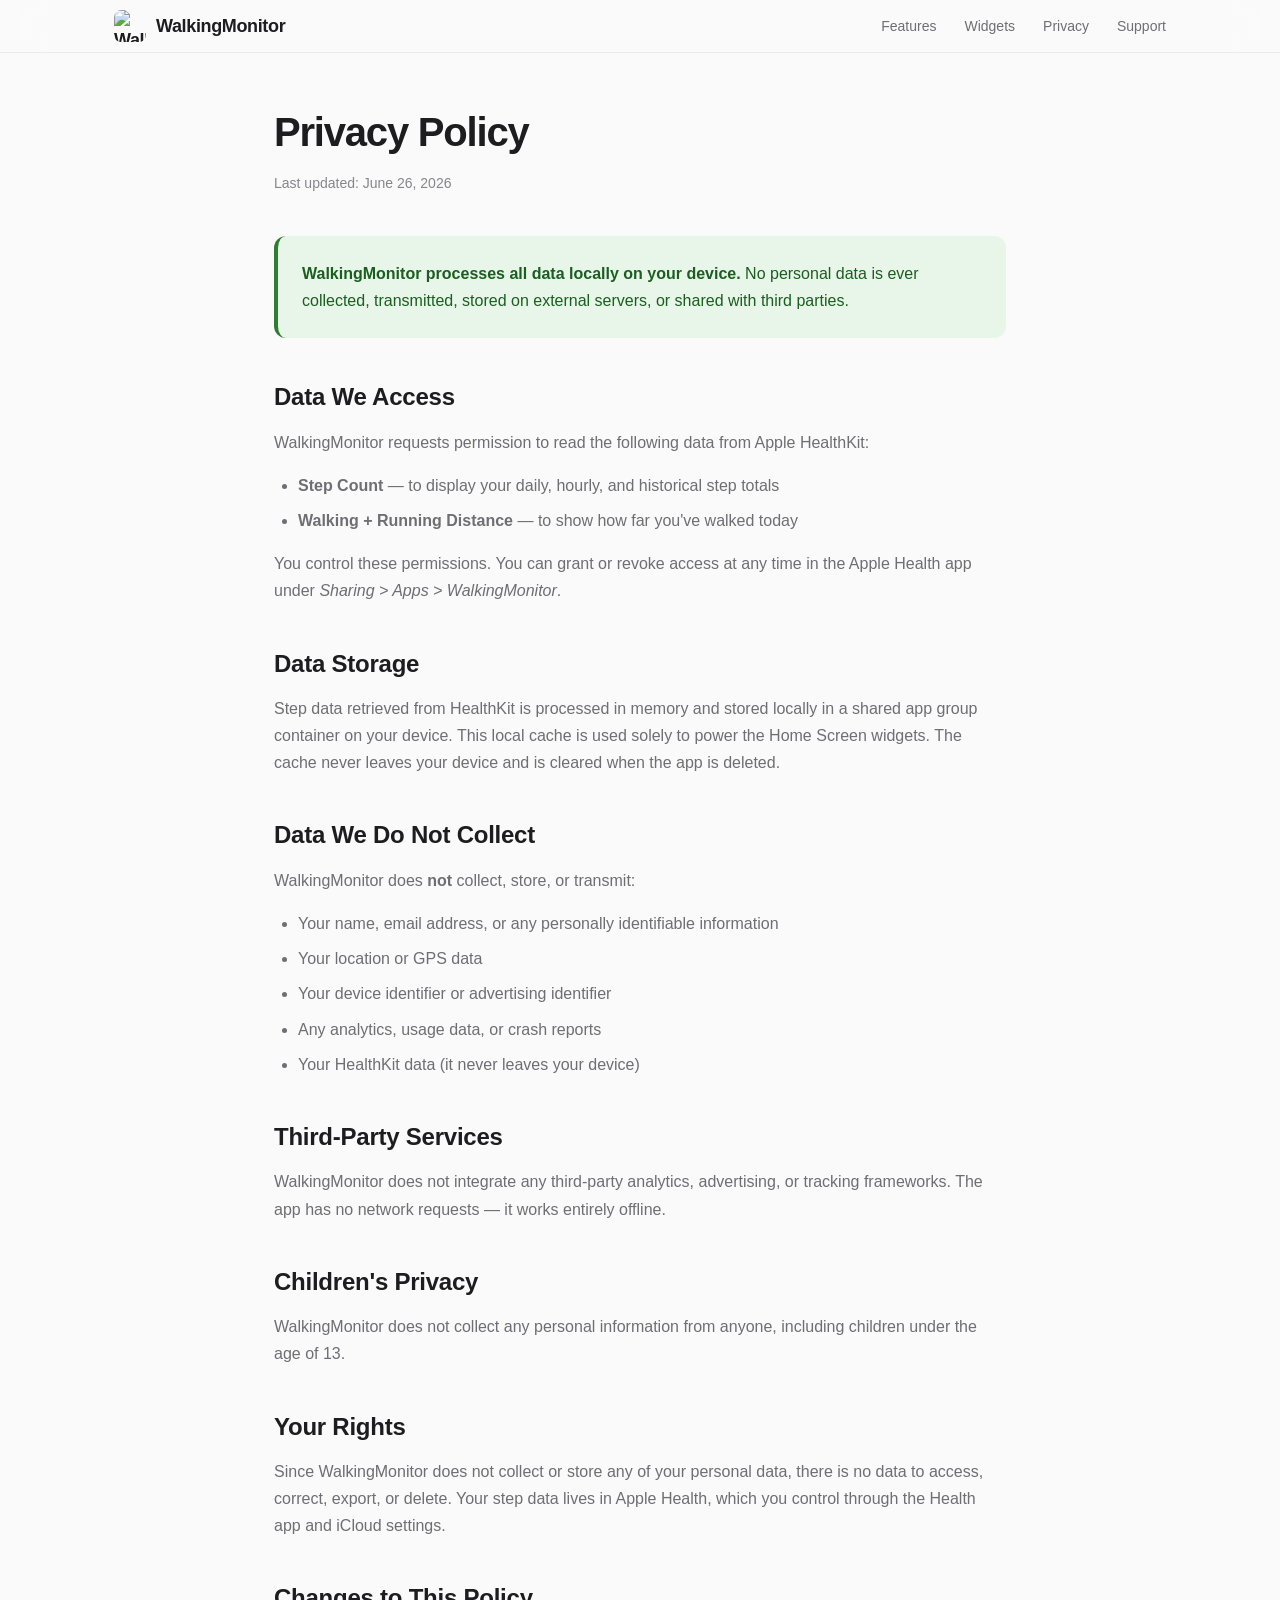
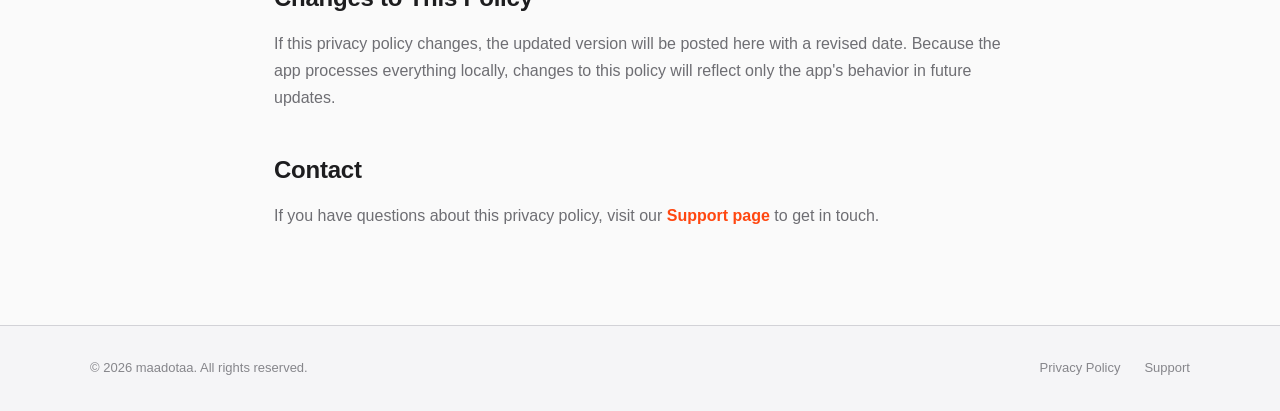
==== privacy/index.html @ 9f26d538 "Add WalkingMonitor website with screenshots, privacy, and support pages - Landing page with app icon" ====
<!DOCTYPE html>
<html lang="en">
<head>
  <meta charset="UTF-8">
  <meta name="viewport" content="width=device-width, initial-scale=1.0">
  <meta name="description" content="WalkingMonitor Privacy Policy — All data is processed locally on your device. No personal data is collected, stored, or shared.">
  <meta name="theme-color" content="#FF4710">

  <title>Privacy Policy — WalkingMonitor</title>

  <link rel="icon" type="image/png" sizes="32x32" href="/assets/favicon-32.png">
  <link rel="apple-touch-icon" sizes="180x180" href="/assets/apple-touch-icon.png">
  <link rel="stylesheet" href="/css/style.css">
</head>
<body>

  <nav class="nav">
    <div class="nav-inner">
      <a href="/" class="nav-brand">
        <img src="/assets/favicon-32.png" alt="WalkingMonitor icon" width="32" height="32">
        WalkingMonitor
      </a>
      <div class="nav-links">
        <a href="/#features">Features</a>
        <a href="/#widgets">Widgets</a>
        <a href="/privacy/">Privacy</a>
        <a href="/support/">Support</a>
      </div>
    </div>
  </nav>

  <main class="privacy-page">
    <h1>Privacy Policy</h1>
    <p class="last-updated">Last updated: June 26, 2026</p>

    <div class="highlight-box">
      <p><strong>WalkingMonitor processes all data locally on your device.</strong> No personal data is ever collected, transmitted, stored on external servers, or shared with third parties.</p>
    </div>

    <h2>Data We Access</h2>
    <p>WalkingMonitor requests permission to read the following data from Apple HealthKit:</p>
    <ul>
      <li><strong>Step Count</strong> — to display your daily, hourly, and historical step totals</li>
      <li><strong>Walking + Running Distance</strong> — to show how far you've walked today</li>
    </ul>
    <p>You control these permissions. You can grant or revoke access at any time in the Apple Health app under <em>Sharing &gt; Apps &gt; WalkingMonitor</em>.</p>

    <h2>Data Storage</h2>
    <p>Step data retrieved from HealthKit is processed in memory and stored locally in a shared app group container on your device. This local cache is used solely to power the Home Screen widgets. The cache never leaves your device and is cleared when the app is deleted.</p>

    <h2>Data We Do Not Collect</h2>
    <p>WalkingMonitor does <strong>not</strong> collect, store, or transmit:</p>
    <ul>
      <li>Your name, email address, or any personally identifiable information</li>
      <li>Your location or GPS data</li>
      <li>Your device identifier or advertising identifier</li>
      <li>Any analytics, usage data, or crash reports</li>
      <li>Your HealthKit data (it never leaves your device)</li>
    </ul>

    <h2>Third-Party Services</h2>
    <p>WalkingMonitor does not integrate any third-party analytics, advertising, or tracking frameworks. The app has no network requests — it works entirely offline.</p>

    <h2>Children's Privacy</h2>
    <p>WalkingMonitor does not collect any personal information from anyone, including children under the age of 13.</p>

    <h2>Your Rights</h2>
    <p>Since WalkingMonitor does not collect or store any of your personal data, there is no data to access, correct, export, or delete. Your step data lives in Apple Health, which you control through the Health app and iCloud settings.</p>

    <h2>Changes to This Policy</h2>
    <p>If this privacy policy changes, the updated version will be posted here with a revised date. Because the app processes everything locally, changes to this policy will reflect only the app's behavior in future updates.</p>

    <h2>Contact</h2>
    <p>If you have questions about this privacy policy, visit our <a href="/support/" style="color: var(--steps-orange); text-decoration: none; font-weight: 600;">Support page</a> to get in touch.</p>
  </main>

  <footer class="footer">
    <div class="footer-inner">
      <span class="footer-text">&copy; 2026 maadotaa. All rights reserved.</span>
      <div class="footer-links">
        <a href="/privacy/">Privacy Policy</a>
        <a href="/support/">Support</a>
      </div>
    </div>
  </footer>

</body>
</html>
---- css/style.css ----
/* WalkingMonitor Website Styles */

:root {
  --steps-orange: #FF4710;
  --steps-orange-dark: #E03A08;
  --steps-orange-light: #FF6E3D;
  --bg-primary: #FAFAFA;
  --bg-secondary: #FFFFFF;
  --bg-card: #F5F5F7;
  --text-primary: #1D1D1F;
  --text-secondary: #6E6E73;
  --text-tertiary: #86868B;
  --border-color: #D2D2D7;
  --shadow-sm: 0 1px 3px rgba(0, 0, 0, 0.06);
  --shadow-md: 0 8px 24px rgba(0, 0, 0, 0.08);
  --shadow-lg: 0 16px 48px rgba(0, 0, 0, 0.1);
  --radius-sm: 12px;
  --radius-md: 20px;
  --radius-lg: 28px;
}

* {
  margin: 0;
  padding: 0;
  box-sizing: border-box;
}

html {
  scroll-behavior: smooth;
  -webkit-font-smoothing: antialiased;
  -moz-osx-font-smoothing: grayscale;
}

body {
  font-family: -apple-system, BlinkMacSystemFont, 'SF Pro Display', 'Segoe UI', Roboto, Helvetica, Arial, sans-serif;
  background-color: var(--bg-primary);
  color: var(--text-primary);
  line-height: 1.6;
  min-height: 100vh;
}

/* ---------- Navigation ---------- */

.nav {
  position: fixed;
  top: 0;
  left: 0;
  right: 0;
  z-index: 100;
  background: rgba(250, 250, 250, 0.82);
  backdrop-filter: saturate(180%) blur(20px);
  -webkit-backdrop-filter: saturate(180%) blur(20px);
  border-bottom: 1px solid rgba(0, 0, 0, 0.06);
}

.nav-inner {
  max-width: 1100px;
  margin: 0 auto;
  padding: 0 24px;
  height: 52px;
  display: flex;
  align-items: center;
  justify-content: space-between;
}

.nav-brand {
  display: flex;
  align-items: center;
  gap: 10px;
  text-decoration: none;
  color: var(--text-primary);
  font-weight: 700;
  font-size: 18px;
  letter-spacing: -0.02em;
}

.nav-brand img {
  width: 32px;
  height: 32px;
  border-radius: 7px;
}

.nav-links {
  display: flex;
  gap: 28px;
  align-items: center;
}

.nav-links a {
  text-decoration: none;
  color: var(--text-secondary);
  font-size: 14px;
  font-weight: 500;
  transition: color 0.2s;
}

.nav-links a:hover {
  color: var(--text-primary);
}

/* ---------- Hero ---------- */

.hero {
  padding: 120px 24px 80px;
  text-align: center;
  max-width: 800px;
  margin: 0 auto;
}

.hero-icon {
  width: 288px;
  height: 288px;
  border-radius: 22px;
  margin-bottom: 28px;
  box-shadow: 0 8px 32px rgba(255, 71, 16, 0.25);
}

.hero h1 {
  font-size: 56px;
  font-weight: 800;
  letter-spacing: -0.03em;
  line-height: 1.1;
  margin-bottom: 16px;
  color: var(--text-primary);
}

.hero h1 .accent {
  color: var(--steps-orange);
}

.hero-tagline {
  font-size: 22px;
  font-weight: 400;
  color: var(--text-secondary);
  max-width: 560px;
  margin: 0 auto 36px;
  line-height: 1.4;
}

.hero-actions {
  display: flex;
  gap: 16px;
  justify-content: center;
  flex-wrap: wrap;
}

/* ---------- Buttons ---------- */

.btn {
  display: inline-flex;
  align-items: center;
  justify-content: center;
  gap: 8px;
  padding: 14px 28px;
  border-radius: 100px;
  font-size: 16px;
  font-weight: 600;
  text-decoration: none;
  transition: all 0.25s ease;
  cursor: pointer;
  border: none;
}

.btn-primary {
  background: var(--steps-orange);
  color: white;
  box-shadow: 0 4px 16px rgba(255, 71, 16, 0.3);
}

.btn-primary:hover {
  background: var(--steps-orange-dark);
  transform: translateY(-1px);
  box-shadow: 0 8px 24px rgba(255, 71, 16, 0.35);
}

.btn-secondary {
  background: var(--bg-card);
  color: var(--text-primary);
  border: 1px solid var(--border-color);
}

.btn-secondary:hover {
  background: #EBEBED;
  transform: translateY(-1px);
}

.btn-appstore {
  display: inline-block;
  transition: all 0.25s ease;
}

.btn-appstore:hover {
  transform: translateY(-1px);
  filter: brightness(1.05);
}

.btn-appstore img {
  height: 48px;
  width: auto;
  display: block;
}

/* ---------- Features Section ---------- */

.features {
  max-width: 1100px;
  margin: 0 auto;
  padding: 0 24px 100px;
}

.section-label {
  text-align: center;
  font-size: 14px;
  font-weight: 600;
  text-transform: uppercase;
  letter-spacing: 0.06em;
  color: var(--steps-orange);
  margin-bottom: 12px;
}

.section-title {
  text-align: center;
  font-size: 40px;
  font-weight: 700;
  letter-spacing: -0.02em;
  margin-bottom: 48px;
  color: var(--text-primary);
}

.features-grid {
  display: grid;
  grid-template-columns: repeat(auto-fit, minmax(300px, 1fr));
  gap: 24px;
}

.feature-card {
  background: var(--bg-secondary);
  border-radius: var(--radius-md);
  padding: 32px;
  border: 1px solid var(--border-color);
  transition: all 0.3s ease;
}

.feature-card:hover {
  transform: translateY(-2px);
  box-shadow: var(--shadow-md);
}

.feature-icon {
  display: inline-flex;
  align-items: center;
  justify-content: center;
  width: 48px;
  height: 48px;
  border-radius: 14px;
  background: rgba(255, 71, 16, 0.1);
  color: var(--steps-orange);
  margin-bottom: 18px;
  font-size: 22px;
}

.feature-card h3 {
  font-size: 20px;
  font-weight: 700;
  letter-spacing: -0.01em;
  margin-bottom: 8px;
}

.feature-card p {
  color: var(--text-secondary);
  font-size: 15px;
  line-height: 1.5;
}

/* ---------- Screenshot Gallery ---------- */

.screenshots-section {
  padding: 100px 24px;
  text-align: center;
  overflow: hidden;
}

.screenshot-gallery {
  max-width: 1100px;
  margin: 0 auto;
  display: flex;
  gap: 24px;
  overflow-x: auto;
  scroll-snap-type: x mandatory;
  -webkit-overflow-scrolling: touch;
  padding: 16px 0 32px;
  scrollbar-width: thin;
  scrollbar-color: var(--border-color) transparent;
}

.screenshot-gallery::-webkit-scrollbar {
  height: 6px;
}

.screenshot-gallery::-webkit-scrollbar-thumb {
  background: var(--border-color);
  border-radius: 3px;
}

.screenshot-gallery::-webkit-scrollbar-track {
  background: transparent;
}

.screenshot-card {
  flex: 0 0 auto;
  scroll-snap-align: start;
  text-align: center;
}

.screenshot-card img {
  width: auto;
  height: 560px;
  border-radius: 32px;
  box-shadow: 0 20px 60px rgba(0, 0, 0, 0.15), 0 0 0 6px rgba(0, 0, 0, 0.04);
  display: block;
}

.screenshot-card .caption {
  margin-top: 14px;
  font-size: 15px;
  font-weight: 600;
  color: var(--text-secondary);
  letter-spacing: -0.01em;
}

/* ---------- Feature Rows with Screenshots ---------- */

.feature-row {
  display: flex;
  align-items: center;
  gap: 64px;
  max-width: 1100px;
  margin: 0 auto;
  padding: 80px 24px;
}

.feature-row:nth-child(even) {
  flex-direction: row-reverse;
}

.feature-row + .feature-row {
  border-top: 1px solid var(--border-color);
}

.feature-row .feature-text {
  flex: 1;
  min-width: 280px;
}

.feature-row .feature-text h3 {
  font-size: 28px;
  font-weight: 700;
  letter-spacing: -0.02em;
  margin-bottom: 12px;
}

.feature-row .feature-text p {
  font-size: 16px;
  color: var(--text-secondary);
  line-height: 1.6;
}

.feature-row .feature-shot {
  flex: 0 0 auto;
}

.feature-row .feature-shot img {
  width: auto;
  height: 480px;
  border-radius: 28px;
  box-shadow: 0 16px 48px rgba(0, 0, 0, 0.12), 0 0 0 4px rgba(0, 0, 0, 0.03);
}

/* ---------- Widgets Section ---------- */

.widgets-section {
  background: var(--text-primary);
  color: white;
  padding: 100px 24px;
  text-align: center;
}

.widgets-section .section-label {
  color: var(--steps-orange-light);
}

.widgets-section .section-title {
  color: white;
}

.widget-showcase {
  max-width: 1100px;
  margin: 0 auto;
  display: grid;
  grid-template-columns: repeat(auto-fit, minmax(280px, 1fr));
  gap: 24px;
}

.widget-card {
  background: rgba(255, 255, 255, 0.08);
  border: 1px solid rgba(255, 255, 255, 0.12);
  border-radius: var(--radius-md);
  padding: 32px;
  text-align: left;
  backdrop-filter: blur(10px);
}

.widget-card h3 {
  font-size: 18px;
  font-weight: 700;
  margin-bottom: 4px;
}

.widget-card p {
  color: rgba(255, 255, 255, 0.64);
  font-size: 14px;
  line-height: 1.5;
}

.widget-card .widget-icon {
  font-size: 28px;
  margin-bottom: 16px;
}

/* ---------- Privacy Highlight ---------- */

.privacy-highlight {
  max-width: 1100px;
  margin: 0 auto;
  padding: 100px 24px;
  text-align: center;
}

.privacy-badge {
  display: inline-flex;
  align-items: center;
  gap: 10px;
  background: #E8F5E9;
  color: #2E7D32;
  padding: 12px 24px;
  border-radius: 100px;
  font-weight: 600;
  font-size: 15px;
  margin-bottom: 24px;
}

.privacy-badge svg {
  width: 20px;
  height: 20px;
}

.privacy-highlight h2 {
  font-size: 36px;
  font-weight: 700;
  letter-spacing: -0.02em;
  margin-bottom: 16px;
}

.privacy-highlight > p {
  color: var(--text-secondary);
  font-size: 17px;
  max-width: 600px;
  margin: 0 auto 32px;
  line-height: 1.5;
}

/* ---------- Download Section ---------- */

.download-section {
  background: var(--bg-card);
  padding: 100px 24px;
  text-align: center;
  border-top: 1px solid var(--border-color);
}

.download-section h2 {
  font-size: 36px;
  font-weight: 700;
  letter-spacing: -0.02em;
  margin-bottom: 12px;
}

.download-section p {
  color: var(--text-secondary);
  font-size: 17px;
  margin-bottom: 32px;
}

/* ---------- Footer ---------- */

.footer {
  background: var(--bg-card);
  border-top: 1px solid var(--border-color);
  padding: 32px 24px;
  text-align: center;
}

.footer-inner {
  max-width: 1100px;
  margin: 0 auto;
  display: flex;
  justify-content: space-between;
  align-items: center;
  flex-wrap: wrap;
  gap: 16px;
}

.footer-text {
  color: var(--text-tertiary);
  font-size: 13px;
}

.footer-links {
  display: flex;
  gap: 24px;
}

.footer-links a {
  color: var(--text-tertiary);
  text-decoration: none;
  font-size: 13px;
  transition: color 0.2s;
}

.footer-links a:hover {
  color: var(--text-primary);
}

/* ---------- Privacy Page ---------- */

.privacy-page {
  max-width: 780px;
  margin: 0 auto;
  padding: 100px 24px 80px;
}

.privacy-page h1 {
  font-size: 40px;
  font-weight: 800;
  letter-spacing: -0.03em;
  margin-bottom: 8px;
}

.privacy-page .last-updated {
  color: var(--text-tertiary);
  font-size: 14px;
  margin-bottom: 40px;
}

.privacy-page h2 {
  font-size: 24px;
  font-weight: 700;
  margin-top: 40px;
  margin-bottom: 12px;
  letter-spacing: -0.01em;
}

.privacy-page p {
  color: var(--text-secondary);
  font-size: 16px;
  line-height: 1.7;
  margin-bottom: 16px;
}

.privacy-page ul {
  color: var(--text-secondary);
  font-size: 16px;
  line-height: 1.7;
  margin-bottom: 16px;
  padding-left: 24px;
}

.privacy-page ul li {
  margin-bottom: 8px;
}

.privacy-page .highlight-box {
  background: #E8F5E9;
  border-radius: var(--radius-sm);
  padding: 24px;
  margin: 24px 0;
  border-left: 4px solid #2E7D32;
}

.privacy-page .highlight-box p {
  color: #1B5E20;
  font-weight: 500;
  margin: 0;
}

/* ---------- Support Page ---------- */

.support-page {
  max-width: 780px;
  margin: 0 auto;
  padding: 100px 24px 80px;
  text-align: center;
}

.support-page h1 {
  font-size: 40px;
  font-weight: 800;
  letter-spacing: -0.03em;
  margin-bottom: 16px;
}

.support-page > p {
  color: var(--text-secondary);
  font-size: 17px;
  margin-bottom: 40px;
  max-width: 500px;
  margin-left: auto;
  margin-right: auto;
}

.support-card {
  background: var(--bg-secondary);
  border: 1px solid var(--border-color);
  border-radius: var(--radius-md);
  padding: 40px;
  text-align: center;
  max-width: 480px;
  margin: 0 auto;
}

.support-card .email-icon {
  display: inline-flex;
  align-items: center;
  justify-content: center;
  width: 64px;
  height: 64px;
  border-radius: 18px;
  background: rgba(255, 71, 16, 0.1);
  color: var(--steps-orange);
  font-size: 28px;
  margin-bottom: 20px;
}

.support-card h2 {
  font-size: 22px;
  font-weight: 700;
  margin-bottom: 8px;
}

.support-card p {
  color: var(--text-secondary);
  font-size: 15px;
  margin-bottom: 24px;
}

/* ---------- Responsive ---------- */

@media (max-width: 768px) {
  .hero h1 {
    font-size: 40px;
  }

  .hero-tagline {
    font-size: 18px;
  }

  .section-title {
    font-size: 30px;
  }

  .features-grid {
    grid-template-columns: 1fr;
  }

  .widget-showcase {
    grid-template-columns: 1fr;
  }

  .footer-inner {
    flex-direction: column;
    text-align: center;
  }

  .nav-links {
    gap: 16px;
  }

  .hero-icon {
    width: 216px;
    height: 216px;
  }

  .screenshot-card img {
    height: 400px;
    border-radius: 22px;
  }

  .feature-row {
    flex-direction: column !important;
    gap: 32px;
    padding: 48px 20px;
    text-align: center;
  }

  .feature-row .feature-shot img {
    height: 360px;
  }

  .feature-row .feature-text h3 {
    font-size: 24px;
  }

  .privacy-page {
    padding: 80px 20px 60px;
  }

  .privacy-page h1 {
    font-size: 32px;
  }
}

@media (prefers-color-scheme: dark) {
  :root {
    --bg-primary: #0A0A0A;
    --bg-secondary: #141414;
    --bg-card: #1C1C1E;
    --text-primary: #F5F5F7;
    --text-secondary: #A1A1A6;
    --text-tertiary: #6E6E73;
    --border-color: #2C2C2E;
  }

  .nav {
    background: rgba(10, 10, 10, 0.82);
    border-bottom: 1px solid rgba(255, 255, 255, 0.06);
  }

  .widgets-section {
    background: #000;
  }

  .widget-card {
    background: rgba(255, 255, 255, 0.05);
    border-color: rgba(255, 255, 255, 0.08);
  }

  .privacy-page .highlight-box {
    background: rgba(46, 125, 50, 0.15);
    border-left-color: #4CAF50;
  }

  .privacy-page .highlight-box p {
    color: #A5D6A7;
  }
}
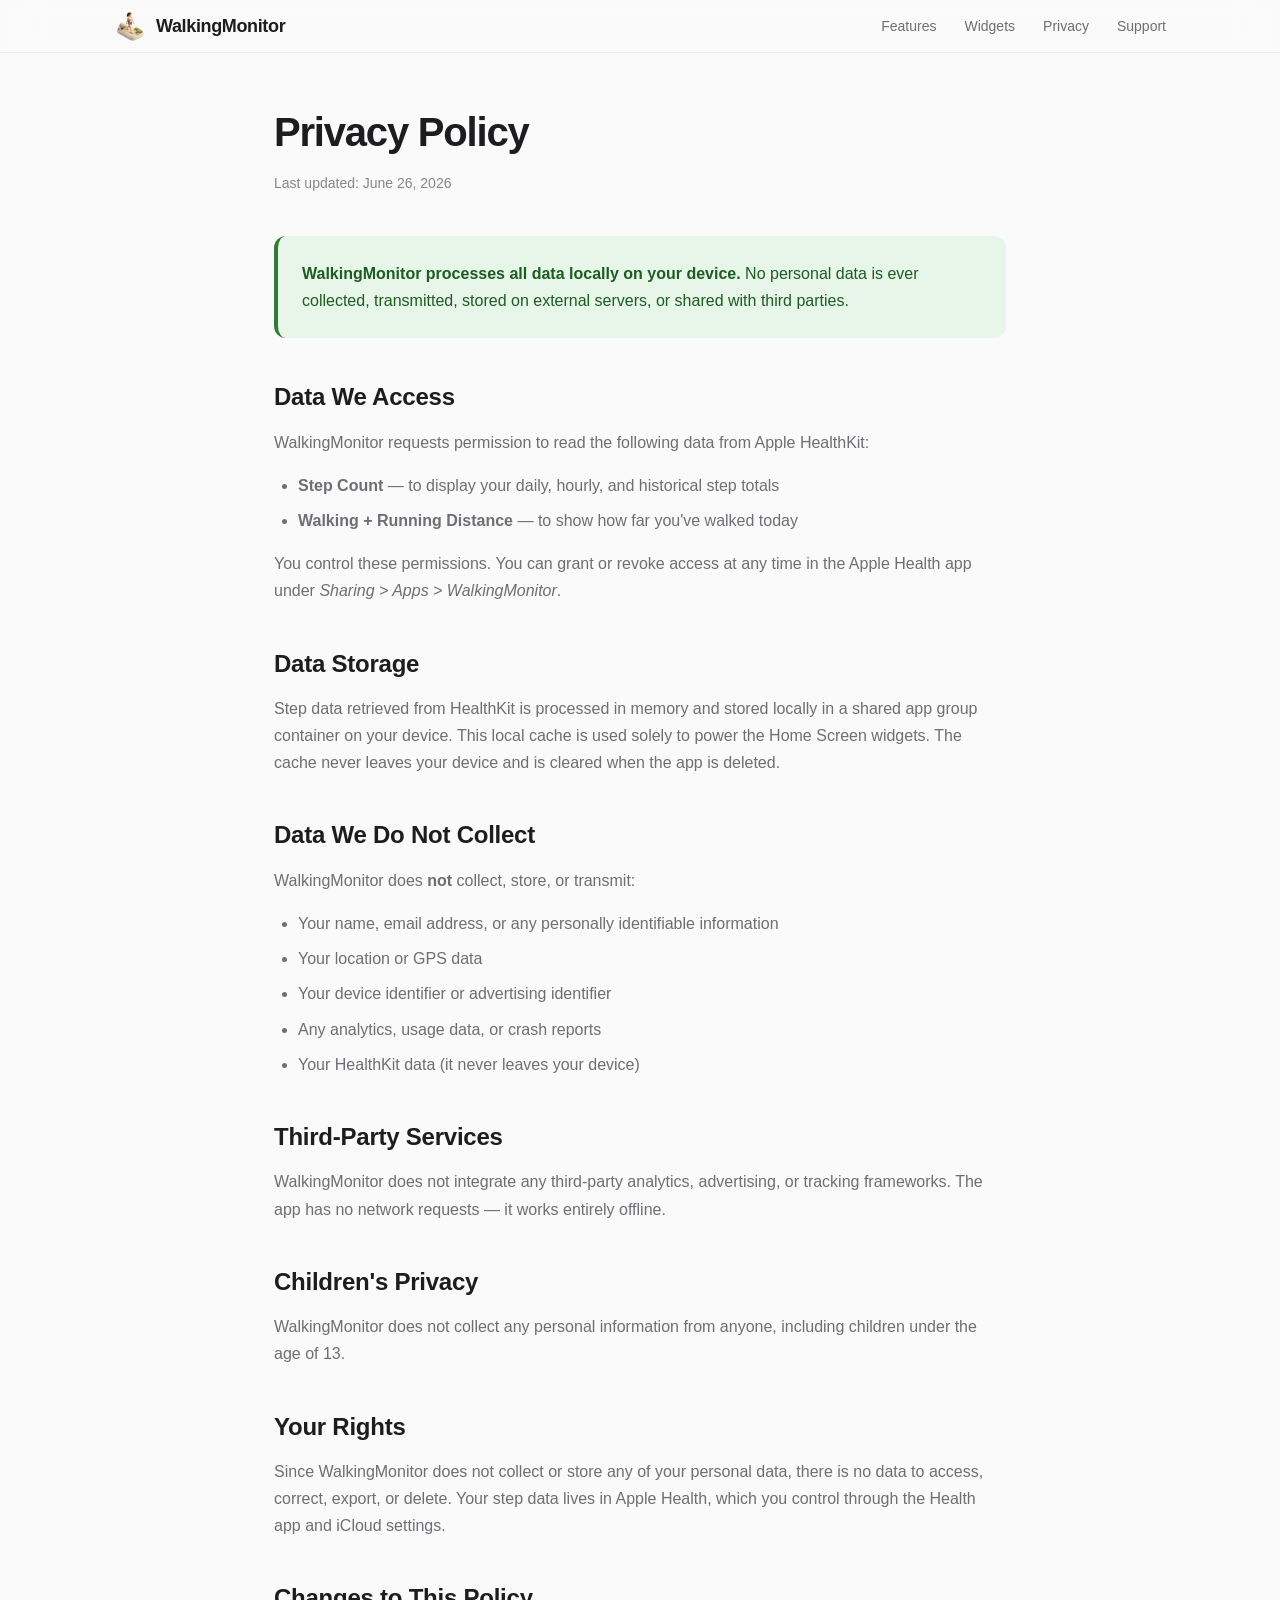
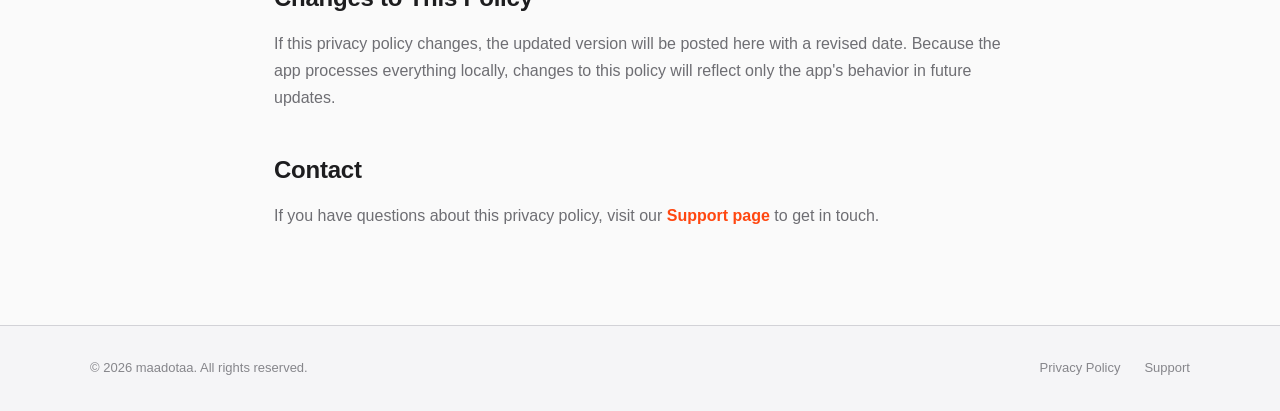
==== commit 01009014: "Fix broken links: use relative paths for GitHub Pages compatibility Absolute paths like /privacy/ re" ====
--- a/privacy/index.html
+++ b/privacy/index.html
@@ -10,21 +10,21 @@
 
   <link rel="icon" type="image/png" sizes="32x32" href="/assets/favicon-32.png">
   <link rel="apple-touch-icon" sizes="180x180" href="/assets/apple-touch-icon.png">
-  <link rel="stylesheet" href="/css/style.css">
+  <link rel="stylesheet" href="../css/style.css">
 </head>
 <body>
 
   <nav class="nav">
     <div class="nav-inner">
-      <a href="/" class="nav-brand">
-        <img src="/assets/favicon-32.png" alt="WalkingMonitor icon" width="32" height="32">
+      <a href="../" class="nav-brand">
+        <img src="../assets/favicon-32.png" alt="WalkingMonitor icon" width="32" height="32">
         WalkingMonitor
       </a>
       <div class="nav-links">
         <a href="/#features">Features</a>
         <a href="/#widgets">Widgets</a>
-        <a href="/privacy/">Privacy</a>
-        <a href="/support/">Support</a>
+        <a href="../privacy/">Privacy</a>
+        <a href="../support/">Support</a>
       </div>
     </div>
   </nav>
@@ -71,15 +71,15 @@
     <p>If this privacy policy changes, the updated version will be posted here with a revised date. Because the app processes everything locally, changes to this policy will reflect only the app's behavior in future updates.</p>
 
     <h2>Contact</h2>
-    <p>If you have questions about this privacy policy, visit our <a href="/support/" style="color: var(--steps-orange); text-decoration: none; font-weight: 600;">Support page</a> to get in touch.</p>
+    <p>If you have questions about this privacy policy, visit our <a href="../support/" style="color: var(--steps-orange); text-decoration: none; font-weight: 600;">Support page</a> to get in touch.</p>
   </main>
 
   <footer class="footer">
     <div class="footer-inner">
       <span class="footer-text">&copy; 2026 maadotaa. All rights reserved.</span>
       <div class="footer-links">
-        <a href="/privacy/">Privacy Policy</a>
-        <a href="/support/">Support</a>
+        <a href="../privacy/">Privacy Policy</a>
+        <a href="../support/">Support</a>
       </div>
     </div>
   </footer>
